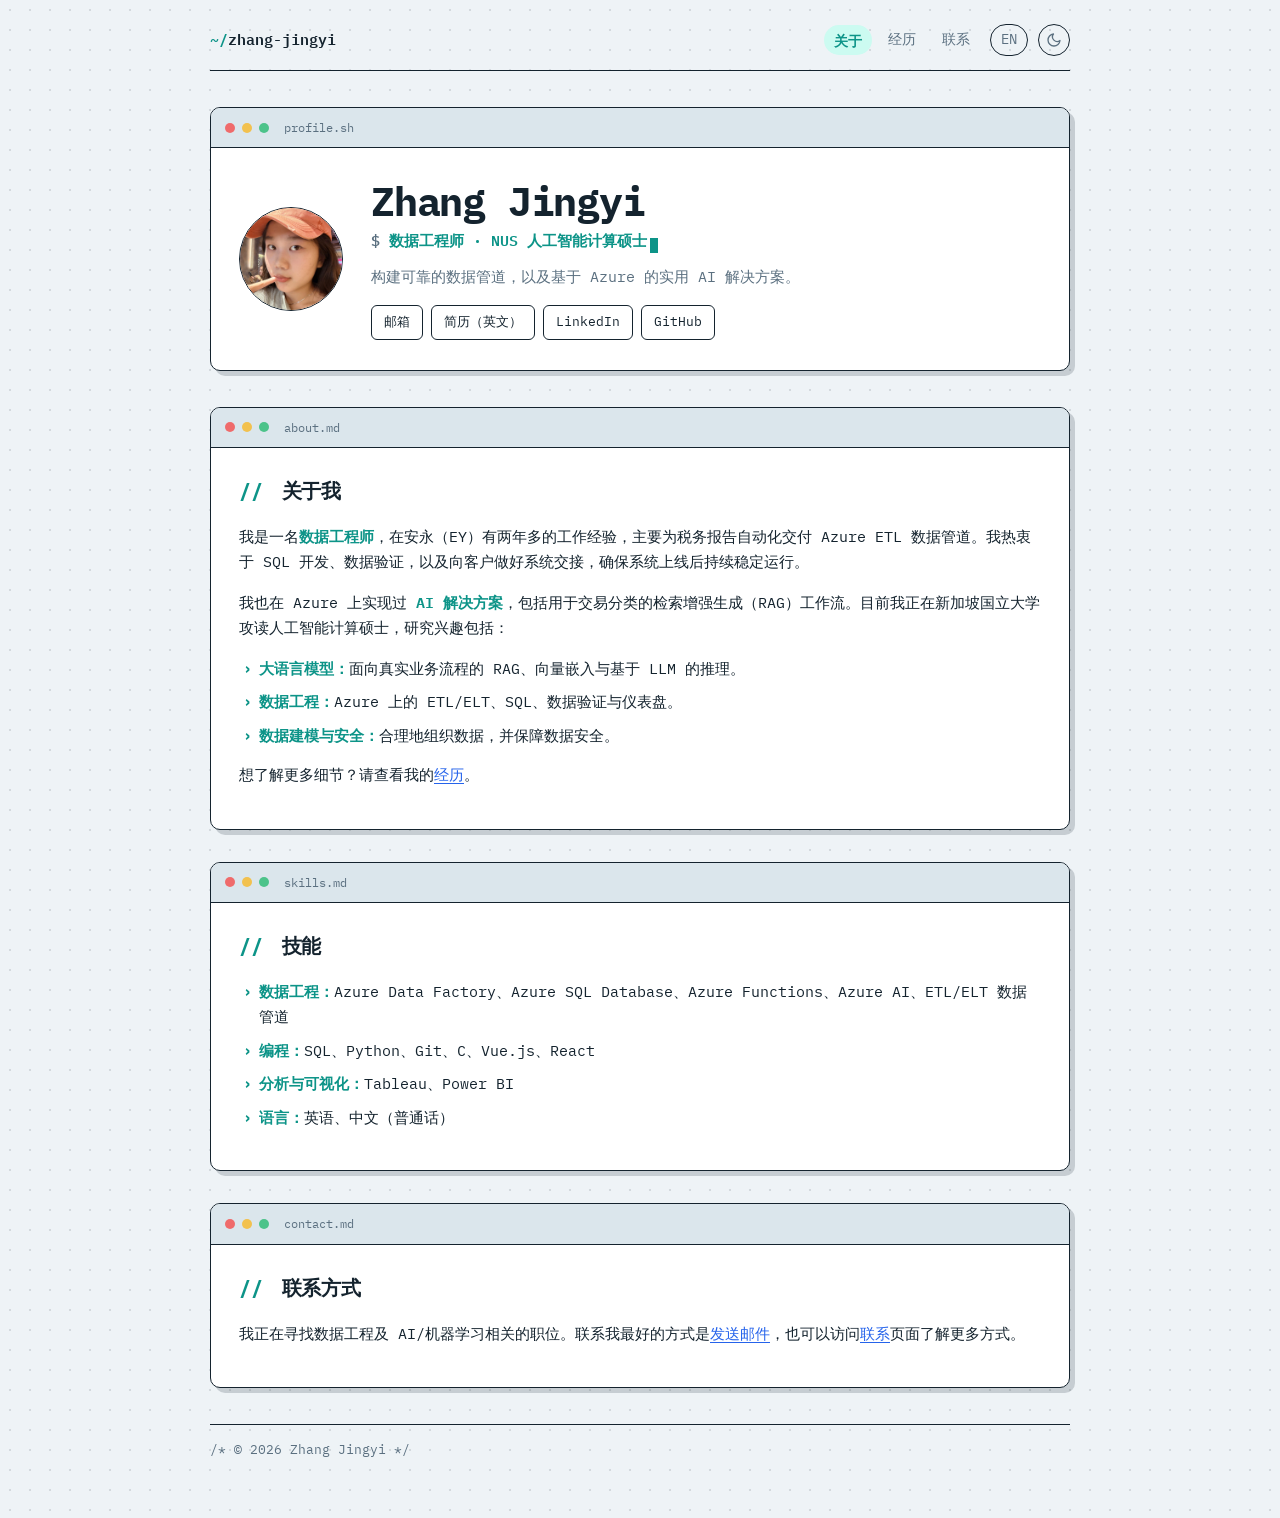
==== zh/index.html @ 2e5c65db "Initial commit: bilingual personal website Co-Authored-By: Claude Sonnet 5.5 <noreply@anthropic.com>" ====
<!doctype html>
<html lang="zh-Hans">
<head>
  <meta charset="utf-8">
  <meta name="viewport" content="width=device-width, initial-scale=1">
  <title>Zhang Jingyi | 数据工程师</title>
  <meta name="description" content="Zhang Jingyi：具备 Azure ETL 与 RAG 经验的数据工程师，目前在新加坡国立大学攻读人工智能计算硕士。">
  <script>
    try {
      var t = localStorage.getItem("theme");
      if (t === "light" || t === "dark") document.documentElement.setAttribute("data-theme", t);
    } catch (e) {}
  </script>
  <link rel="preconnect" href="https://fonts.googleapis.com">
  <link rel="preconnect" href="https://fonts.gstatic.com" crossorigin>
  <link href="https://fonts.googleapis.com/css2?family=IBM+Plex+Mono:wght@400;600&display=swap" rel="stylesheet">
  <link rel="stylesheet" href="../style.css">
</head>
<body>
  <div class="wrapper">
    <nav class="topbar" aria-label="Primary navigation">
      <a class="brand" href="index.html">zhang-jingyi</a>
      <div class="nav-links">
        <a href="index.html" aria-current="page">关于</a>
        <a href="experiences.html">经历</a>
        <a href="contact.html">联系</a>
        <a class="lang-btn" href="../index.html" hreflang="en" lang="en" title="Switch to English">EN</a>
        <button id="theme-toggle" class="theme-btn" type="button" aria-label="切换深色模式" title="切换深色模式">
          <svg class="i-moon" viewBox="0 0 24 24" width="16" height="16" fill="none" stroke="currentColor" stroke-width="2" stroke-linecap="round" stroke-linejoin="round" aria-hidden="true"><path d="M21 12.8A9 9 0 1 1 11.2 3a7 7 0 0 0 9.8 9.8z"/></svg>
          <svg class="i-sun" viewBox="0 0 24 24" width="16" height="16" fill="none" stroke="currentColor" stroke-width="2" stroke-linecap="round" stroke-linejoin="round" aria-hidden="true"><circle cx="12" cy="12" r="4"/><path d="M12 2v2M12 20v2M4.9 4.9l1.4 1.4M17.7 17.7l1.4 1.4M2 12h2M20 12h2M4.9 19.1l1.4-1.4M17.7 6.3l1.4-1.4"/></svg>
        </button>
      </div>
    </nav>

    <div class="hero">
      <div class="window-bar"><i></i><i></i><i></i><span>profile.sh</span></div>
      <div class="hero-body">
        <img class="avatar" src="../assets/avatar.jpg" alt="Zhang Jingyi 的照片" width="104" height="104">
        <div>
          <h1>Zhang Jingyi</h1>
          <p class="prompt">数据工程师 · NUS 人工智能计算硕士<span class="cursor" aria-hidden="true"></span></p>
          <p class="hero-line">构建可靠的数据管道，以及基于 Azure 的实用 AI 解决方案。</p>
          <ul class="social">
            <li><a href="mailto:jyzhang0222@gmail.com">邮箱</a></li>
            <li><a href="../assets/Zhang_Jingyi_Resume.pdf">简历（英文）</a></li>
            <li><a href="https://www.linkedin.com/in/jingyizhang0222/" target="_blank" rel="noopener">LinkedIn</a></li>
            <li><a href="https://github.com/zhangjy0222" target="_blank" rel="noopener">GitHub</a></li>
          </ul>
        </div>
      </div>
    </div>

    <main>
      <section id="about" class="window">
        <div class="window-bar"><i></i><i></i><i></i><span>about.md</span></div>
        <div class="window-body">
          <h2><span class="code-comment">//</span> 关于我</h2>
          <p>我是一名<strong>数据工程师</strong>，在安永（EY）有两年多的工作经验，主要为税务报告自动化交付 Azure ETL 数据管道。我热衷于 SQL 开发、数据验证，以及向客户做好系统交接，确保系统上线后持续稳定运行。</p>
          <p>我也在 Azure 上实现过 <strong>AI 解决方案</strong>，包括用于交易分类的检索增强生成（RAG）工作流。目前我正在新加坡国立大学攻读人工智能计算硕士，研究兴趣包括：</p>
          <ul>
            <li><strong>大语言模型：</strong>面向真实业务流程的 RAG、向量嵌入与基于 LLM 的推理。</li>
            <li><strong>数据工程：</strong>Azure 上的 ETL/ELT、SQL、数据验证与仪表盘。</li>
            <li><strong>数据建模与安全：</strong>合理地组织数据，并保障数据安全。</li>
          </ul>
          <p>想了解更多细节？请查看我的<a href="experiences.html">经历</a>。</p>
        </div>
      </section>

      <section id="skills" class="window">
        <div class="window-bar"><i></i><i></i><i></i><span>skills.md</span></div>
        <div class="window-body">
          <h2><span class="code-comment">//</span> 技能</h2>
          <ul>
            <li><strong>数据工程：</strong>Azure Data Factory、Azure SQL Database、Azure Functions、Azure AI、ETL/ELT 数据管道</li>
            <li><strong>编程：</strong>SQL、Python、Git、C、Vue.js、React</li>
            <li><strong>分析与可视化：</strong>Tableau、Power BI</li>
            <li><strong>语言：</strong>英语、中文（普通话）</li>
          </ul>
        </div>
      </section>

      <section id="contact" class="window">
        <div class="window-bar"><i></i><i></i><i></i><span>contact.md</span></div>
        <div class="window-body">
          <h2><span class="code-comment">//</span> 联系方式</h2>
          <p>我正在寻找数据工程及 AI/机器学习相关的职位。联系我最好的方式是<a href="mailto:jyzhang0222@gmail.com">发送邮件</a>，也可以访问<a href="contact.html">联系</a>页面了解更多方式。</p>
        </div>
      </section>
    </main>

    <footer>/* © 2026 Zhang Jingyi */</footer>
  </div>

  <button id="backToTop" type="button" aria-label="返回顶部">↑</button>
  <script src="../site.js"></script>
</body>
</html>
---- style.css ----
/* Terminal-window theme: cool palette, window title bars, file-name labels. */

:root {
  --bg: #eef3f6;
  --panel: #ffffff;
  --bar: #dbe6ec;
  --fg: #14232e;
  --muted: #5b7080;
  --accent: #0d9488;
  --accent-soft: #ccfbf1;
  --link: #2563eb;
  --border: #14232e;
  --dot: rgba(20, 35, 46, 0.12);
  --on-accent: #ffffff;
  --shadow: 5px 5px 0 rgba(20, 35, 46, 0.18);
}

@media (prefers-color-scheme: dark) {
  :root:not([data-theme="light"]) {
    --bg: #0b141b; --panel: #111d27; --bar: #1a2a37; --fg: #dbe8f0;
    --muted: #8aa1b1; --accent: #2dd4bf; --accent-soft: #134e4a; --link: #7cb2ff;
    --border: #2b4152; --dot: rgba(219, 232, 240, 0.08); --on-accent: #06201d;
    --shadow: 5px 5px 0 rgba(0, 0, 0, 0.45);
  }
}
:root[data-theme="dark"] {
  --bg: #0b141b; --panel: #111d27; --bar: #1a2a37; --fg: #dbe8f0;
  --muted: #8aa1b1; --accent: #2dd4bf; --accent-soft: #134e4a; --link: #7cb2ff;
  --border: #2b4152; --dot: rgba(219, 232, 240, 0.08); --on-accent: #06201d;
  --shadow: 5px 5px 0 rgba(0, 0, 0, 0.45);
}

* { box-sizing: border-box; }
html { scroll-behavior: smooth; }

body {
  margin: 0;
  padding: 24px 16px 56px;
  font-family: "IBM Plex Mono", ui-monospace, Menlo, Consolas, "PingFang SC", "Hiragino Sans GB", "Microsoft YaHei", "Noto Sans CJK SC", "Noto Sans SC", monospace;
  font-size: 15px;
  line-height: 1.7;
  color: var(--fg);
  background-color: var(--bg);
  background-image: radial-gradient(var(--dot) 1px, transparent 1px);
  background-size: 20px 20px;
}

.wrapper { max-width: 860px; margin: 0 auto; }

a { color: var(--link); text-underline-offset: 3px; }
a:hover { color: var(--accent); }
strong { font-weight: 600; color: var(--accent); }
::selection { background: var(--accent); color: var(--on-accent); }

/* ---- Top bar ---- */
.topbar {
  display: flex;
  flex-wrap: wrap;
  align-items: center;
  justify-content: space-between;
  gap: 10px 20px;
  margin-bottom: 36px;
  padding-bottom: 14px;
  border-bottom: 1px solid var(--border);
}
.brand { font-weight: 600; color: var(--fg); text-decoration: none; }
.brand::before { content: "~/"; color: var(--accent); }
.nav-links { display: flex; flex-wrap: wrap; align-items: center; gap: 4px 6px; }
.nav-links a {
  padding: 3px 10px;
  font-size: 0.85rem;
  color: var(--muted);
  text-decoration: none;
  border-radius: 999px;
  transition: background 0.15s ease, color 0.15s ease;
}
.nav-links a:hover { background: var(--accent-soft); color: var(--accent); }

/* ---- Window frame (used by hero + sections) ---- */
.window, .hero {
  background: var(--panel);
  border: 1.5px solid var(--border);
  border-radius: 10px;
  box-shadow: var(--shadow);
  overflow: hidden;
}
.window-bar {
  display: flex;
  align-items: center;
  gap: 7px;
  padding: 9px 14px;
  font-size: 0.78rem;
  color: var(--muted);
  background: var(--bar);
  border-bottom: 1.5px solid var(--border);
}
.window-bar i { width: 10px; height: 10px; border-radius: 50%; background: var(--muted); opacity: 0.45; }
.window-bar i:nth-child(1) { background: #ef6b6b; opacity: 1; }
.window-bar i:nth-child(2) { background: #f2c14e; opacity: 1; }
.window-bar i:nth-child(3) { background: #4cc38a; opacity: 1; }
.window-bar span { margin-left: 8px; }
.window-body { padding: 26px 28px; }

/* ---- Hero ---- */
.hero { margin-bottom: 36px; }
.hero-body { display: flex; align-items: center; gap: 28px; padding: 30px 28px; }
.avatar {
  flex: none;
  width: 104px;
  height: 104px;
  display: flex;
  align-items: center;
  justify-content: center;
  object-fit: cover;
  background: var(--accent-soft);
  border: 1.5px solid var(--border);
  border-radius: 50%;
}
.hero h1 { margin: 0 0 4px; font-size: clamp(1.7rem, 4.5vw, 2.5rem); line-height: 1.15; letter-spacing: -0.03em; }
.prompt { margin: 0 0 10px; color: var(--accent); font-weight: 600; }
.prompt::before { content: "$ "; color: var(--muted); }
.hero-line { margin: 0 0 16px; color: var(--muted); }
.cursor { display: inline-block; width: 8px; height: 1em; margin-left: 3px; vertical-align: text-bottom; background: var(--accent); animation: blink 1.1s steps(1) infinite; }
@keyframes blink { 50% { opacity: 0; } }

.social { display: flex; flex-wrap: wrap; gap: 8px; margin: 0; padding: 0; list-style: none; }
.social li { margin: 0; padding: 0; }
.social li::before { display: none; }
.social a {
  display: inline-block;
  padding: 5px 12px;
  font-size: 0.82rem;
  text-decoration: none;
  color: var(--fg);
  border: 1.5px solid var(--border);
  border-radius: 6px;
  transition: background 0.15s ease, color 0.15s ease;
}
.social a:hover { background: var(--accent); color: var(--on-accent); border-color: var(--accent); }

/* ---- Sections ---- */
main { display: grid; gap: 32px; }
h2 { margin: 0 0 16px; font-size: 1.25rem; letter-spacing: -0.02em; }
h2 .code-comment { color: var(--accent); margin-right: 8px; }
h3 { margin: 0 0 2px; font-size: 1rem; }
.meta { margin: 0 0 10px; font-size: 0.8rem; color: var(--muted); }
p { margin-top: 0; }
.sub { margin: 18px 0 6px; font-weight: 600; color: var(--fg); }
.sub::before { content: "# "; color: var(--accent); }

ul { margin: 0 0 14px; padding: 0; list-style: none; }
li { position: relative; margin-bottom: 8px; padding-left: 20px; }
li::before { content: "›"; position: absolute; left: 4px; top: 0; font-weight: 700; color: var(--accent); }

.card {
  padding: 16px 18px 4px;
  background: var(--bg);
  border: 1.5px dashed var(--border);
  border-radius: 8px;
}
.tags { display: flex; flex-wrap: wrap; gap: 6px; margin: 0 0 14px; }
.tags span {
  padding: 1px 10px;
  font-size: 0.75rem;
  color: var(--accent);
  background: var(--accent-soft);
  border-radius: 999px;
}

footer { margin-top: 36px; padding-top: 14px; font-size: 0.82rem; color: var(--muted); border-top: 1px solid var(--border); }

/* ---- Theme toggle ---- */
.theme-btn {
  font: inherit;
  font-size: 0.82rem;
  padding: 3px 10px;
  cursor: pointer;
  color: var(--muted);
  background: none;
  border: 1px solid var(--border);
  border-radius: 999px;
}
.theme-btn:hover { color: var(--accent); border-color: var(--accent); }

#backToTop {
  display: none;
  position: fixed;
  right: 20px;
  bottom: 20px;
  width: 40px;
  height: 40px;
  font-size: 18px;
  cursor: pointer;
  color: var(--on-accent);
  background: var(--accent);
  border: none;
  border-radius: 50%;
}

@media (max-width: 640px) {
  body { padding: 16px 12px 40px; font-size: 14px; }
  .hero-body { flex-direction: column; align-items: flex-start; gap: 18px; padding: 24px 20px; }
  .window-body { padding: 20px; }
}
@media (prefers-reduced-motion: reduce) {
  html { scroll-behavior: auto; }
  .cursor { animation: none; }
}

/* ---- Multi-page additions ---- */
.nav-links a[aria-current="page"] { background: var(--accent-soft); color: var(--accent); font-weight: 600; }

.page-title { margin: 0 0 6px; font-size: clamp(1.5rem, 4vw, 2.1rem); letter-spacing: -0.03em; }
.page-lead { margin: 0 0 28px; color: var(--muted); }

.link-cards { display: grid; grid-template-columns: repeat(auto-fit, minmax(210px, 1fr)); gap: 14px; margin: 0; padding: 0; list-style: none; }
.link-cards li { margin: 0; padding: 0; }
.link-cards li::before { display: none; }
.link-cards a {
  display: block;
  height: 100%;
  padding: 16px 18px;
  color: var(--fg);
  text-decoration: none;
  background: var(--bg);
  border: 1.5px solid var(--border);
  border-radius: 8px;
  transition: border-color 0.15s ease, transform 0.15s ease;
}
.link-cards a:hover { border-color: var(--accent); transform: translateY(-2px); }
.link-cards .k { display: block; font-size: 0.75rem; color: var(--muted); }
.link-cards .v { display: block; font-weight: 600; color: var(--accent); overflow-wrap: anywhere; }

/* ---- Gallery ---- */
.filters { display: flex; flex-wrap: wrap; gap: 8px; margin-bottom: 20px; }
.filters button {
  font: inherit;
  font-size: 0.82rem;
  padding: 4px 14px;
  cursor: pointer;
  color: var(--fg);
  background: none;
  border: 1.5px solid var(--border);
  border-radius: 999px;
}
.filters button:hover { border-color: var(--accent); color: var(--accent); }
.filters button[aria-pressed="true"] { background: var(--accent); border-color: var(--accent); color: var(--on-accent); }

.gallery { display: grid; grid-template-columns: repeat(auto-fill, minmax(220px, 1fr)); gap: 16px; }
.shot { margin: 0; overflow: hidden; background: var(--bg); border: 1.5px solid var(--border); border-radius: 8px; }
.shot[hidden] { display: none; }
.shot img, .shot .placeholder { display: block; width: 100%; aspect-ratio: 4 / 3; object-fit: cover; }
.shot img { cursor: zoom-in; transition: transform 0.25s ease; }
.shot:hover img { transform: scale(1.03); }
.shot .placeholder {
  display: flex;
  align-items: center;
  justify-content: center;
  font-size: 0.8rem;
  color: var(--muted);
  background-image: repeating-linear-gradient(45deg, transparent 0 10px, var(--dot) 10px 11px);
}
.shot figcaption { padding: 8px 12px; font-size: 0.8rem; color: var(--muted); border-top: 1.5px solid var(--border); }
.shot figcaption b { color: var(--fg); font-weight: 600; }

.lightbox {
  position: fixed;
  inset: 0;
  z-index: 50;
  display: none;
  align-items: center;
  justify-content: center;
  padding: 24px;
  background: rgba(8, 14, 20, 0.88);
  cursor: zoom-out;
}
.lightbox.open { display: flex; }
.lightbox img { max-width: 100%; max-height: 100%; border-radius: 6px; }

/* ---- Theme icon button: shows the mode you will switch to ---- */
.theme-btn { display: inline-flex; align-items: center; justify-content: center; width: 32px; height: 32px; padding: 0; margin-left: 4px; border-radius: 50%; }
.theme-btn svg { display: block; }
.theme-btn .i-sun { display: none; }
@media (prefers-color-scheme: dark) {
  :root:not([data-theme="light"]) .theme-btn .i-moon { display: none; }
  :root:not([data-theme="light"]) .theme-btn .i-sun { display: block; }
}
:root[data-theme="dark"] .theme-btn .i-moon { display: none; }
:root[data-theme="dark"] .theme-btn .i-sun { display: block; }

/* ---- Language switch ---- */
.lang-btn {
  display: inline-flex;
  align-items: center;
  height: 32px;
  margin-left: 4px;
  padding: 0 12px;
  font-size: 0.82rem;
  color: var(--muted);
  text-decoration: none;
  border: 1px solid var(--border);
  border-radius: 999px;
}
.lang-btn:hover { color: var(--accent); border-color: var(--accent); background: none; }

/* ---- Nested bullets (e.g. Education) ---- */
li > ul { margin: 6px 0 4px; }
li > .meta { display: inline-block; margin: 2px 0 0; }
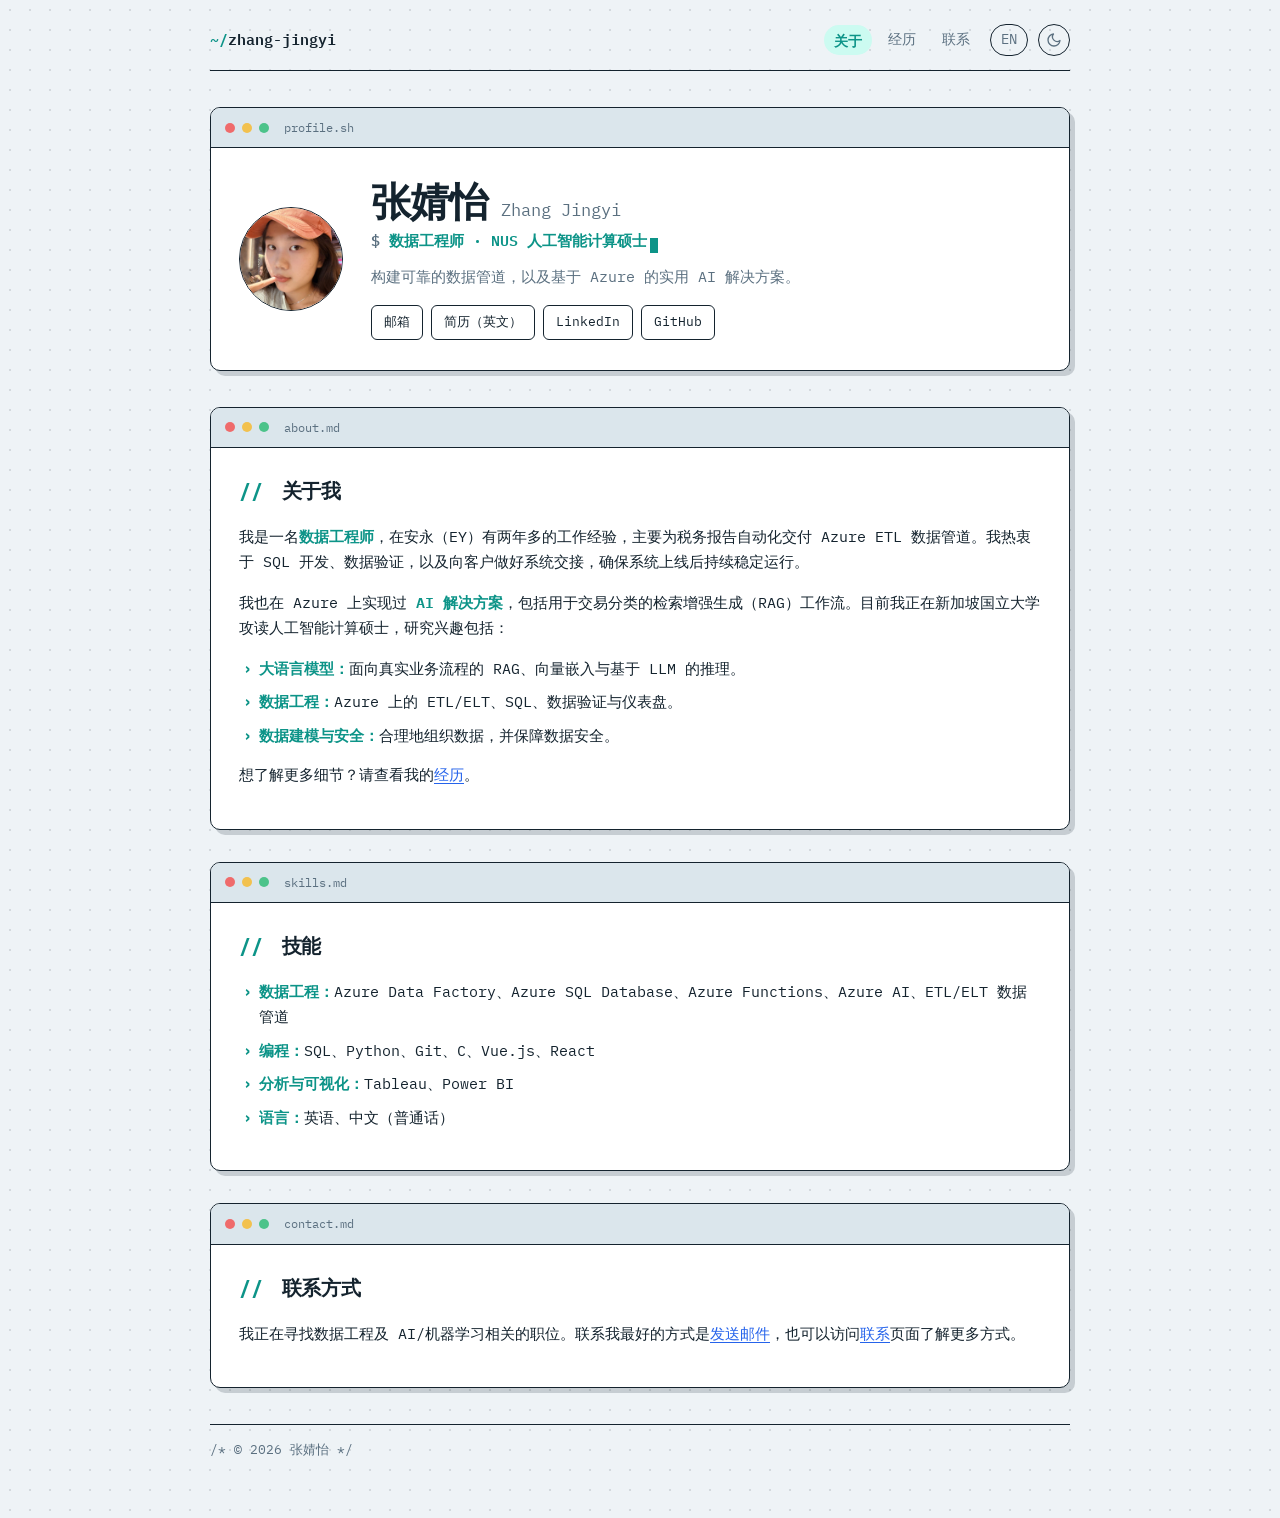
==== commit b258b7f5: "Show Chinese name on Mandarin pages Co-Authored-By: Claude Sonnet 5.5 <noreply@anthropic.com>" ====
--- a/zh/index.html
+++ b/zh/index.html
@@ -3,8 +3,8 @@
 <head>
   <meta charset="utf-8">
   <meta name="viewport" content="width=device-width, initial-scale=1">
-  <title>Zhang Jingyi | 数据工程师</title>
-  <meta name="description" content="Zhang Jingyi：具备 Azure ETL 与 RAG 经验的数据工程师，目前在新加坡国立大学攻读人工智能计算硕士。">
+  <title>张婧怡 | 数据工程师</title>
+  <meta name="description" content="张婧怡（Zhang Jingyi）：具备 Azure ETL 与 RAG 经验的数据工程师，目前在新加坡国立大学攻读人工智能计算硕士。">
   <script>
     try {
       var t = localStorage.getItem("theme");
@@ -35,9 +35,9 @@
     <div class="hero">
       <div class="window-bar"><i></i><i></i><i></i><span>profile.sh</span></div>
       <div class="hero-body">
-        <img class="avatar" src="../assets/avatar.jpg" alt="Zhang Jingyi 的照片" width="104" height="104">
+        <img class="avatar" src="../assets/avatar.jpg" alt="张婧怡的照片" width="104" height="104">
         <div>
-          <h1>Zhang Jingyi</h1>
+          <h1>张婧怡<span class="name-alt">Zhang Jingyi</span></h1>
           <p class="prompt">数据工程师 · NUS 人工智能计算硕士<span class="cursor" aria-hidden="true"></span></p>
           <p class="hero-line">构建可靠的数据管道，以及基于 Azure 的实用 AI 解决方案。</p>
           <ul class="social">
@@ -88,7 +88,7 @@
       </section>
     </main>
 
-    <footer>/* © 2026 Zhang Jingyi */</footer>
+    <footer>/* © 2026 张婧怡 */</footer>
   </div>
 
   <button id="backToTop" type="button" aria-label="返回顶部">↑</button>
--- a/style.css
+++ b/style.css
@@ -306,3 +306,6 @@
 /* ---- Nested bullets (e.g. Education) ---- */
 li > ul { margin: 6px 0 4px; }
 li > .meta { display: inline-block; margin: 2px 0 0; }
+
+/* ---- Secondary (romanised) name next to the Chinese name ---- */
+.name-alt { display: inline-block; margin-left: 14px; font-size: 0.42em; font-weight: 400; letter-spacing: 0; color: var(--muted); }
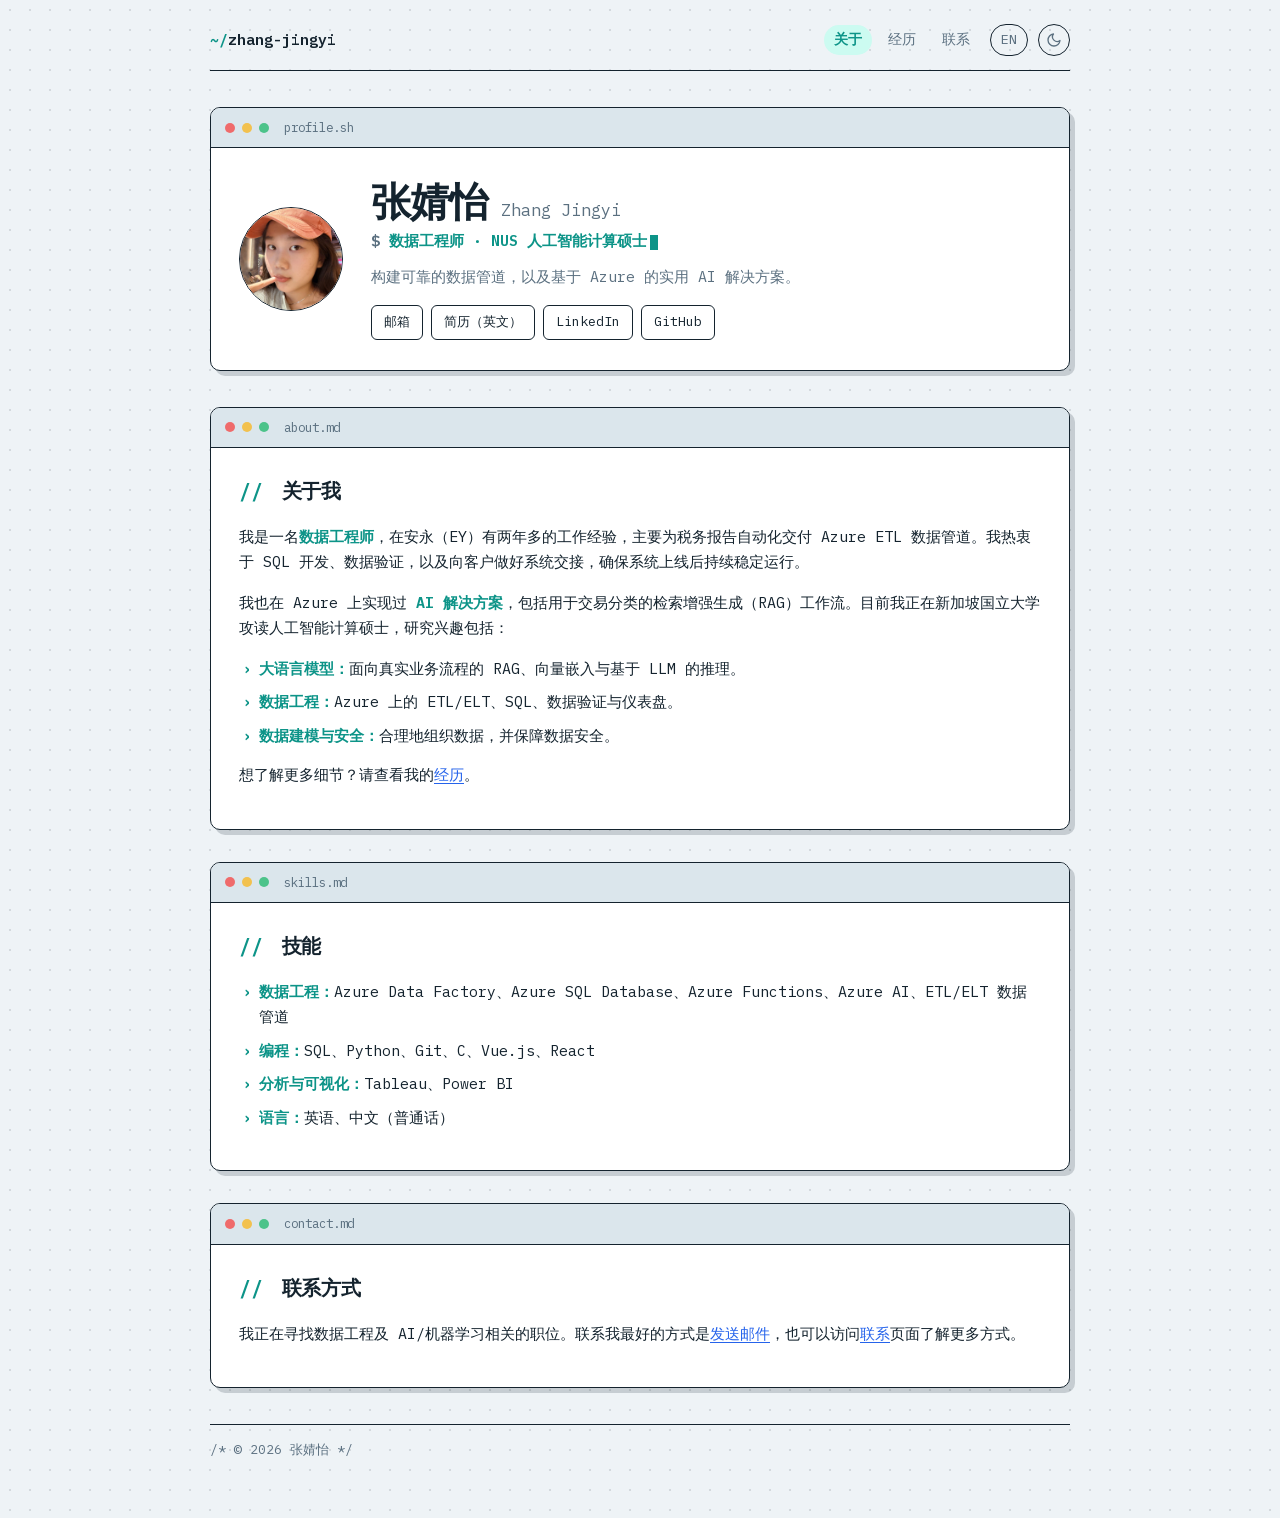
==== commit 29a0d177: "Self-host IBM Plex Mono and drop Google Fonts Co-Authored-By: Claude Sonnet 5.5 <noreply@anthropic.c" ====
--- a/zh/index.html
+++ b/zh/index.html
@@ -11,9 +11,7 @@
       if (t === "light" || t === "dark") document.documentElement.setAttribute("data-theme", t);
     } catch (e) {}
   </script>
-  <link rel="preconnect" href="https://fonts.googleapis.com">
-  <link rel="preconnect" href="https://fonts.gstatic.com" crossorigin>
-  <link href="https://fonts.googleapis.com/css2?family=IBM+Plex+Mono:wght@400;600&display=swap" rel="stylesheet">
+  <link rel="preload" href="../assets/fonts/ibm-plex-mono-400.woff2" as="font" type="font/woff2" crossorigin>
   <link rel="stylesheet" href="../style.css">
 </head>
 <body>
--- a/style.css
+++ b/style.css
@@ -1,3 +1,19 @@
+/* IBM Plex Mono (SIL Open Font License 1.1), self-hosted so no third-party request is needed. */
+@font-face {
+  font-family: "IBM Plex Mono";
+  font-style: normal;
+  font-weight: 400;
+  font-display: swap;
+  src: url("assets/fonts/ibm-plex-mono-400.woff2") format("woff2");
+}
+@font-face {
+  font-family: "IBM Plex Mono";
+  font-style: normal;
+  font-weight: 600;
+  font-display: swap;
+  src: url("assets/fonts/ibm-plex-mono-600.woff2") format("woff2");
+}
+
 /* Terminal-window theme: cool palette, window title bars, file-name labels. */
 
 :root {
